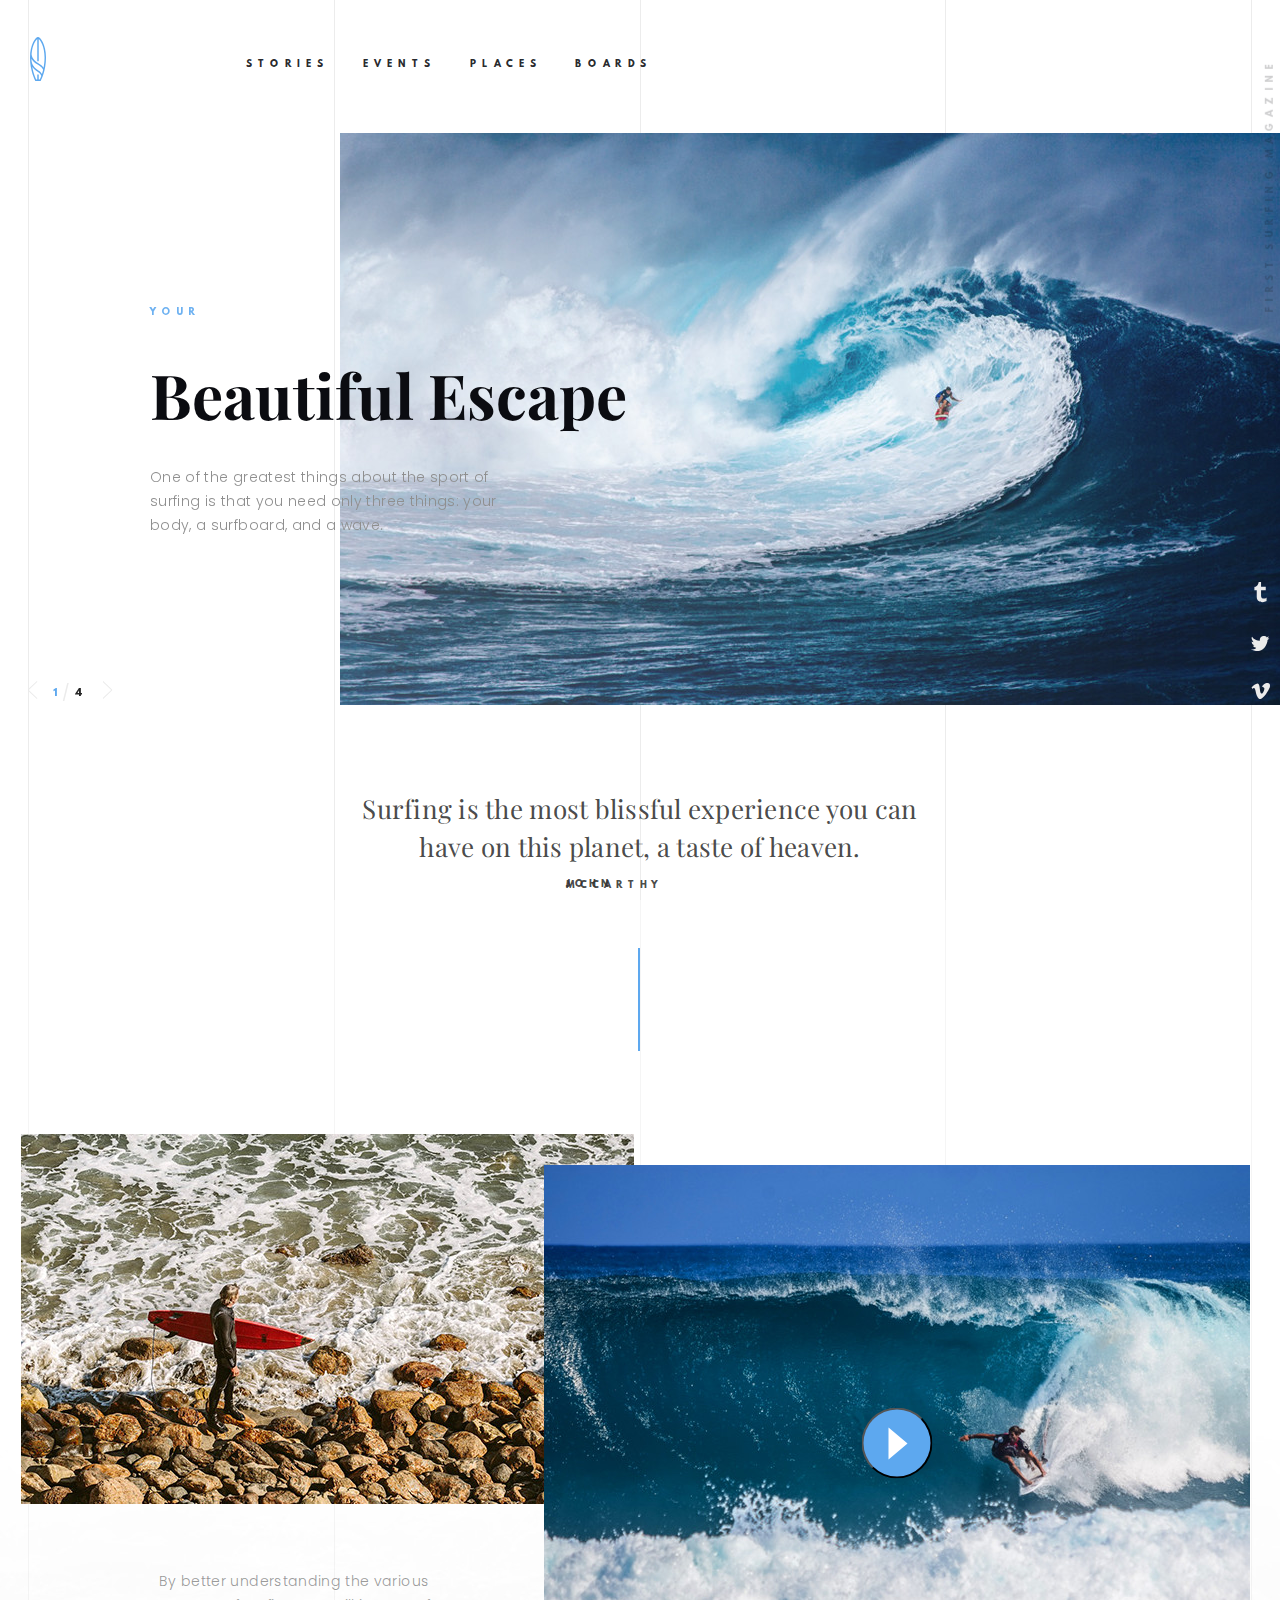
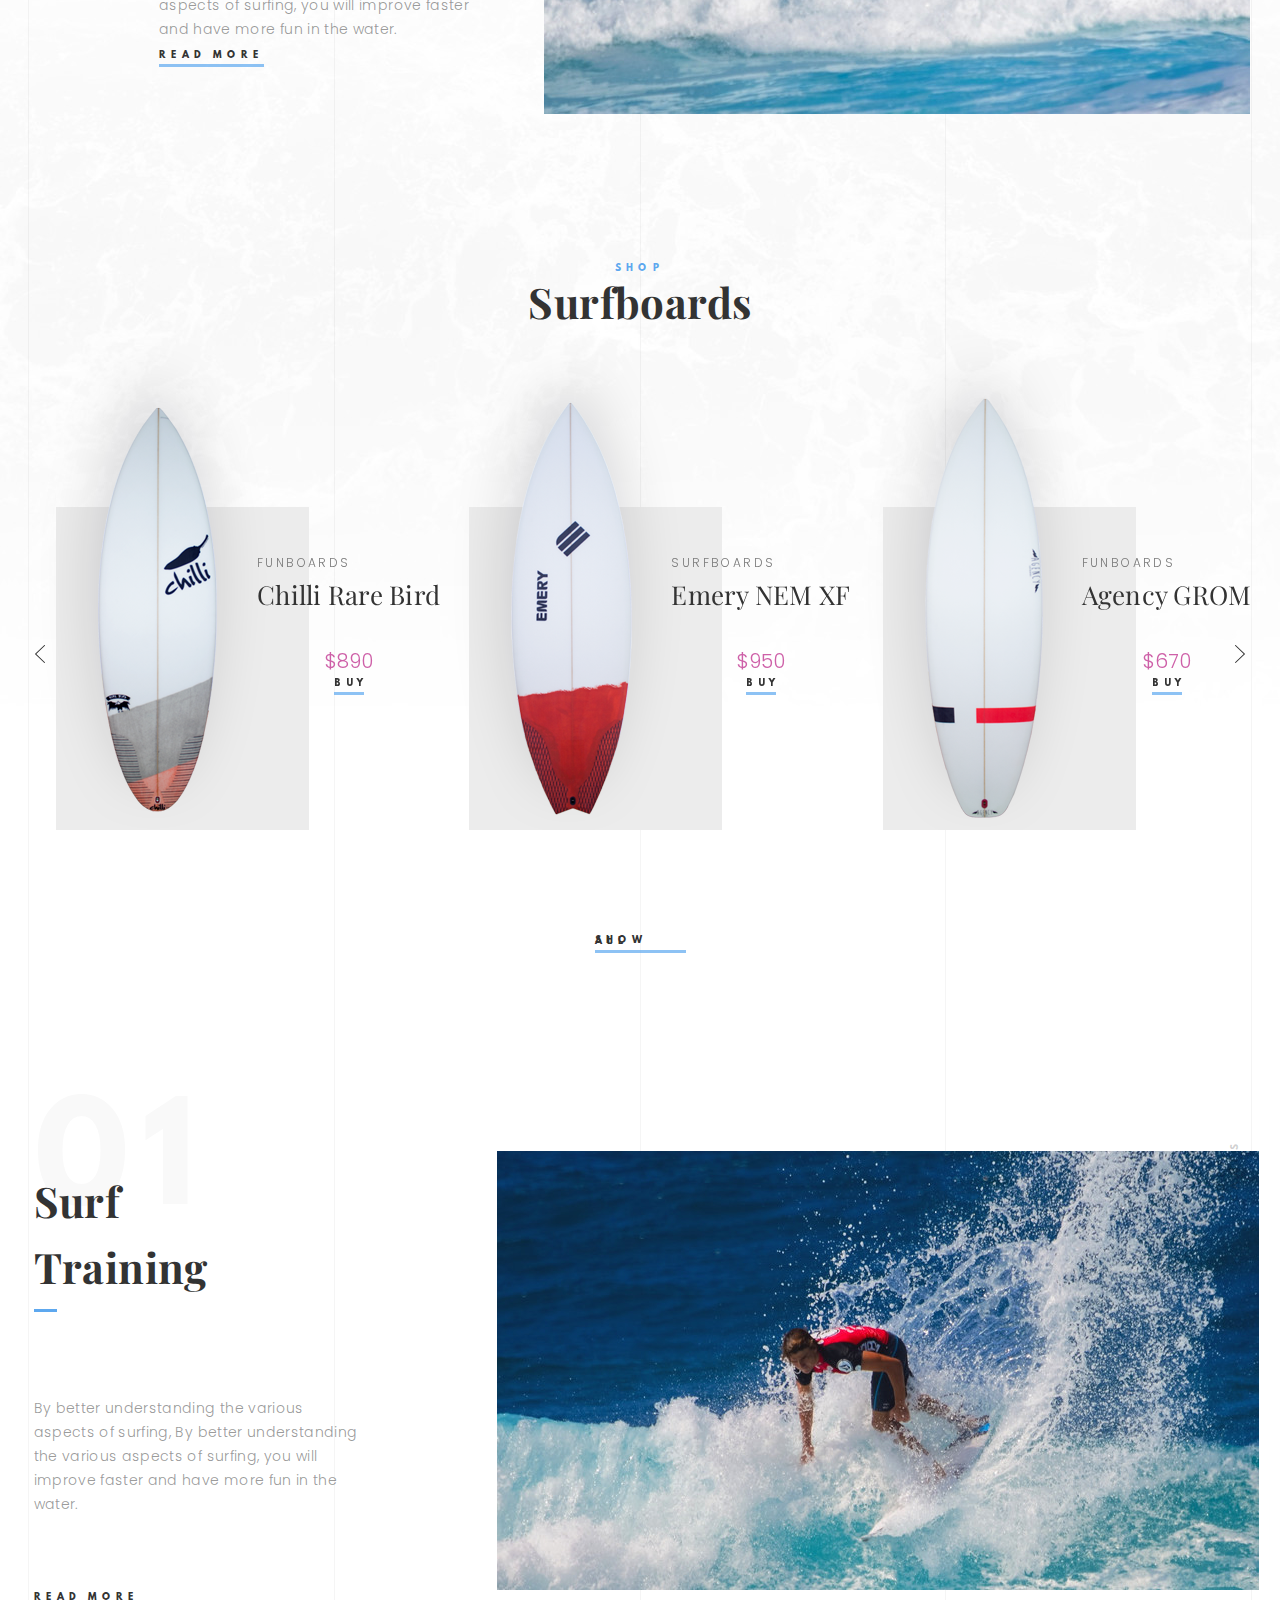
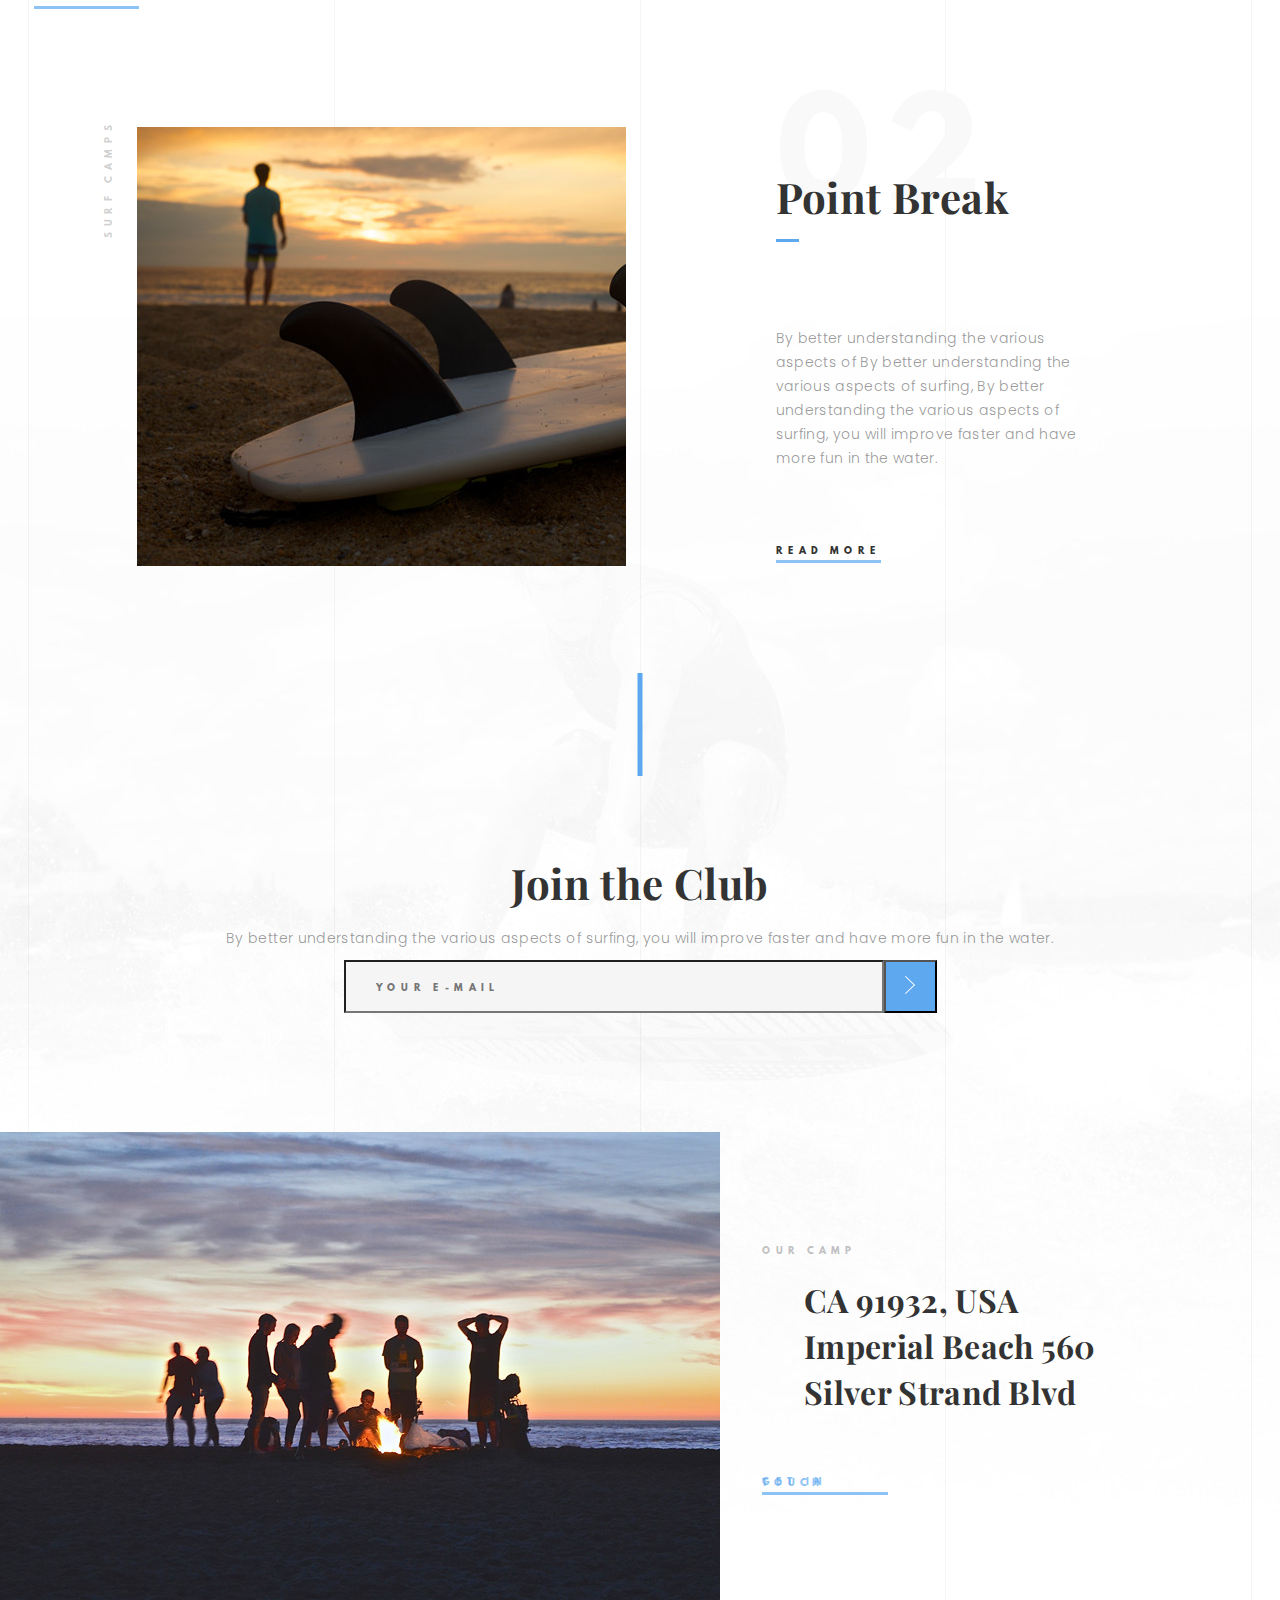
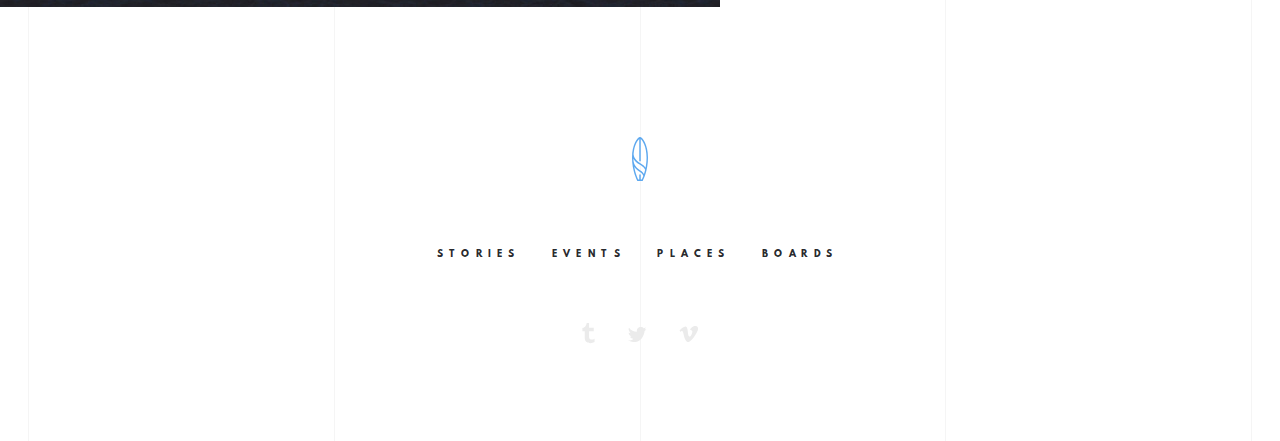
==== index.html @ d9342a64 "Initial commit" ====
<!DOCTYPE html>
<html lang="ru">
<head>
	<meta charset="UTF-8">
	<meta http-equiv="X-UA-Compatible" content="IE=edge" />
	<meta name="viewport" content="width=device-width, initial-scale=1.0" />
	<!-- The above 3 meta tags *must* come first in the head; any other head content must come *after* these tags -->

	<!-- Titles -->
	<title>Document</title>
	<meta name="keywords" content="">
    <meta name="description" content="">

    <!-- Bootstrap CSS -->
	<link rel="stylesheet" href="libs/bootstrap/css/bootstrap-grid.min.css">
	<!-- Syles -->
	<link rel="stylesheet" href="css/style.css">
	<!-- Fonts -->
	<link href="https://fonts.googleapis.com/css?family=Fira+Sans|Playfair+Display:400,700|Poppins:300&display=swap" rel="stylesheet">
	<!-- Owl Carousel 2 -->
	<link rel="stylesheet" href="libs/owlcarousel2/assets/owl.carousel.min.css">
	<link rel="stylesheet" href="libs/owlcarousel2/assets/owl.theme.default.min.css">


	<!-- FavIcon -->
	<!-- <link rel="icon" href="img/favicon.png"  type="image/x-icon" /> -->

    <!-- HTML5 shim and Respond.js for IE8 support of HTML5 elements and media queries -->
    <!-- WARNING: Respond.js doesn't work if you view the page via file:// -->
    <!--[if lt IE 9]>
      <script src="https://oss.maxcdn.com/html5shiv/3.7.2/html5shiv.min.js"></script>
      <script src="https://oss.maxcdn.com/respond/1.4.2/respond.min.js"></script>
    <![endif]-->

</head>
<body>

	<!--[if lt IE 8]>
	    <p class="browserupgrade">Вы используете <strong>устаревшую</strong> версию браузера. Пожалуйста <a href="http://browsehappy.com/">обновите свой браузер</a>.</p>
	<![endif]-->

	<!-- Здесь пишем код -->

	<header class="header-wrapper relative">
		<nav>
			<a href="#" class="nav-logo"><img src="img/logo/logo.svg" alt="Logo"></a>
			<div class="nav-menu">
				<ul>
					<li><a href="#">Stories</a></li>
					<li><a href="#">Events</a></li>
					<li><a href="#">Places</a></li>
					<li><a href="#">Boards</a></li>
				</ul>
			</div>
		</nav>

		<div class="slider-description">
			<span>First Surfing Magazine</span>
		</div>
	</header>

	<section class="header-slider">
		<div class="headerSlider owl-carousel">
			<div class="slider-container">
	<div class="slider-title">
		<span>Your</span>
		<h1>Beautiful Escape</h1>
		<p>One of the greatest things about the sport of surfing is that you need only three things: your body, 
	a surfboard, and a wave.</p>
	</div>
	
	<div class="slider-picture">
		<img src="img/img/img-header.jpg" alt="Slider 1">
	</div>
</div>
			<div class="slider-container">
	<div class="slider-title">
		<span>Your</span>
		<h1>Beautiful Escape</h1>
		<p>One of the greatest things about the sport of surfing is that you need only three things: your body, 
	a surfboard, and a wave.</p>
	</div>
	
	<div class="slider-picture">
		<img src="img/img/img-header.jpg" alt="Slider 1">
	</div>
</div>
			<div class="slider-container">
	<div class="slider-title">
		<span>Your</span>
		<h1>Beautiful Escape</h1>
		<p>One of the greatest things about the sport of surfing is that you need only three things: your body, 
	a surfboard, and a wave.</p>
	</div>
	
	<div class="slider-picture">
		<img src="img/img/img-header.jpg" alt="Slider 1">
	</div>
</div>
			<div class="slider-container">
	<div class="slider-title">
		<span>Your</span>
		<h1>Beautiful Escape</h1>
		<p>One of the greatest things about the sport of surfing is that you need only three things: your body, 
	a surfboard, and a wave.</p>
	</div>
	
	<div class="slider-picture">
		<img src="img/img/img-header.jpg" alt="Slider 1">
	</div>
</div>
		</div>
	</section>

	<div class="container relative">
		<div class="slider-nav">
				<a id="headerSliderPrevBtn" class="left-arrow" href="#">
					<img src="img/controls/header-slider-left.svg" alt="Left">
				</a>
				<div class="current-num">-</div>
				<span>/</span>
				<div class="total-num">-</div>
				<a id="headerSliderNextBtn" class="right-arrow" href="#">
					<img src="img/controls/header-slider-right.svg" alt="">
				</a>
			</div>

			<div class="slider-social">
				<a href="#">
					<img src="img/socials/social-tumblr.svg" alt="Tumblr">
				</a>
				<a href="#">
					<img src="img/socials/social-twitter.svg" alt="Twitter">
				</a>
				<a href="#">
					<img src="img/socials/social-vimeo.svg" alt="Vimeo">
				</a>
			</div>
	</div>

	<section class="quote">
		<p class="quote-text">Surfing is the most blissful experience you can have 
		on this planet, a taste of heaven.</p>
		<p class="quote-author">John McCarthy</p>
	</section>

	<section class="video">
		<div class="video-label">
			<img src="img/img/img-2.jpg" alt="Surf video #1">
			<div class="video-description">
				<p>By better understanding the various aspects of surfing, you will improve faster and have more fun in the water.</p>
				<div class="btn--transparent">Read More</div>
			</div>

		</div>
		<div class="video-preview">
			<img src="img/img/img-3.jpg" alt="Video player">
			<button type="button" class="play-btn"></button>
		</div>
	</section>

	<section class="shop">
		<h3>Shop</h3>
		<h2>Surfboards</h2>
		<div class="surf-wrapper">
			<div class="surfSlider owl-carousel">
				<div class="surf">
	<img src="img/boards/board-1.png" alt="board 1">
	<div class="surf-desc">	
		<span class="surf-type">
			Funboards
		</span>
		<p class="surf-name">
			Chilli Rare Bird
		</p>
		<span class="price">
			$890
		</span>
		<div class=" btn--transparent btn-buy">Buy</div>
	</div>
</div>
				<div class="surf">
	<img src="img/boards/board-2.png" alt="board 2">
	<div class="surf-desc">		
		<span class="surf-type">
			Surfboards
		</span>
		<p class="surf-name">
			Emery NEM XF
		</p>
		<span class="price">
			$950
		</span>
		<div class=" btn--transparent btn-buy">Buy</div>
	</div>
</div>
				<div class="surf">
	<img src="img/boards/board-3.png" alt="board 3">
	<div class="surf-desc">	
		<span class="surf-type">
			Funboards
		</span>
		<p class="surf-name">
			Agency GROM
		</p>
		<span class="price">
			$670
		</span>
		<div class=" btn--transparent btn-buy">Buy</div>
	</div>
</div>
			</div>

		</div>

		<div class="container-controls">
			<div id="surfPrevBtn" class="left-arrow control--arrows">
				<img src="img/controls/boards-left.svg" alt="Prev">
			</div>

			<div id="surfNextBtn" class="right-arrow control--arrows">
				<img src="img/controls/boards-right.svg" alt="Next">
			</div>
		</div>

		<div class="btn--transparent btn--show">Show all</div>
	</section>

	<section class="blogs">
		<article class="item">
			<div class="text">
				<h2>Surf Training</h2>
				<p>By better understanding the various aspects of surfing, By better understanding the various aspects of surfing, you will improve faster and have more fun in the water.</p>
				<div class="btn--transparent">Read More</div>
			</div>
			<img src="img/img/img-4.jpg" alt="">
			<span class="aside__title clearfix">Surf Camps</span>
		</article>
		<article class="item">
			<div class="text">
				<h2>Point Break</h2>
				<p>By better understanding the various aspects of By better understanding the various aspects of surfing, By better understanding the various aspects of surfing, you will improve faster and have more fun in the water.</p>
				<div class="btn--transparent">Read More</div>
			</div>
			<img src="img/img/img-5.jpg" alt="">
			<span class="aside__title clearfix">Surf Camps</span>
		</article>
	</section>

	<section class="club">
		<h3 class="club__title">Join the Club</h3>
		<p class="club__subscription">By better understanding the various aspects of surfing, you will improve faster 
		and have more fun in the water.</p>
		<form class="email__subscription" action="mailto:fa92@live.ru" target='_self'>
			<input type="email" id='email' placeholder="your e-mail"></input>
			<button class="clearfix" type="submit" form="email">
				<img src="img/controls/subscribe-arrow.svg" alt="Submit">
			</button>
		</form>
		<article class="news">
			<img src="img/img/img-6.jpg" alt="" class="news__picture">
			<div class="news--aside">
				<span>Our Camp</span>
				<h2 class="news__title">CA 91932, USA
			Imperial Beach
			560 Silver Strand Blvd
				</h2>
				<div class="btn--transparent news--btn">
					<a href="#">Get in Touch</a>
				</div>
			</div>
		</article>
	</section>

	<footer>
		<nav>
			<a href="#" class="nav-logo nav--footer"><img src="img/logo/logo.svg" alt="Logo"></a>
			<div class="nav-menu menu--footer">
				<ul>
					<li><a href="#">Stories</a></li>
					<li><a href="#">Events</a></li>
					<li><a href="#">Places</a></li>
					<li><a href="#">Boards</a></li>
				</ul>
			</div>
		</nav>

		<div class="slider-social footer--social">
			<a href="#">
				<img src="img/socials/social-tumblr.svg" alt="Tumblr">
			</a>
			<a href="#">
				<img src="img/socials/social-twitter.svg" alt="Twitter">
			</a>
			<a href="#">
				<img src="img/socials/social-vimeo.svg" alt="Vimeo">
			</a>
		</div>
	</footer>

	<!-- Библиотека jQuery - необходима для Bootstrap плагинов -->
	<script src="libs/jquery/jquery-1.11.2.min.js"></script>

	<script src='libs/owlcarousel2/owl.carousel.min.js'></script>
	
	<!-- Bootstrap JS скрипты -->
	<script src="libs/bootstrap/js/bootstrap.min.js"></script>
	
	<!-- Собственные JS скрипты -->
	<script src="js/headerSlider.js"></script>
	<script src="js/surfSlider.js"></script>

</body>
</html>
---- css/style.css ----
.header-wrapper {
  margin: 0 auto;
  margin-bottom: 35px;
}
nav {
  display: flex;
  flex-direction: column;
  align-items: center;
  padding-top: 35px;
  margin-bottom: 20px;
}
.nav-menu {
  width: 100%;
  padding: 10px 5px;
}
.nav-logo {
  margin-right: 0;
}
ul {
  text-decoration: none;
  display: flex;
  flex-direction: row;
  justify-content: space-between;
  padding: 0;
}
li {
  margin-right: 20px;
  list-style: none;
}
li:last-child {
  margin-right: 0;
}
li a {
  color: rgba(11, 12, 17, 0.9);
  font-family: 'League Spartan', sans-serif;
  font-size: 9px;
  font-weight: 700;
  line-height: 1;
  text-transform: uppercase;
  letter-spacing: 5.58px;
  transition: 0.2s ease-in;
}
li a:hover,
li afocus {
  color: #858cb0;
  text-decoration: none;
}
@media (min-width: 410px) {
  .nav-menu {
    width: 406px;
    padding: 0;
  }
}
@media (min-width: 768px) {
  .header-wrapper {
    margin-bottom: 35px;
  }
  nav {
    flex-direction: row;
    margin-bottom: 44px;
  }
  .nav-logo {
    margin-right: 200px;
    margin-left: 30px;
  }
}
@media (min-width: 1220px) {
  .header-wrapper {
    max-width: 1220px;
  }
  .nav-logo {
    margin-left: 0;
  }
}
.slider-container {
  display: flex;
  flex-direction: column-reverse;
  justify-content: center;
  align-items: center;
}
.container {
  background-color: #fd8f73;
  max-width: 1220px;
}
.relative {
  position: relative;
}
.header-slider {
  overflow: hidden;
}
.owl-carousel .owl-dots {
  visibility: hidden;
}
.slider-title {
  padding: 10px 5px;
  z-index: 1;
}
.slider-title span {
  display: block;
  color: rgba(93, 168, 239, 0.9);
  font-family: 'League Spartan', sans-serif;
  font-size: 9px;
  font-weight: 700;
  line-height: 1;
  text-transform: uppercase;
  letter-spacing: 5.4px;
  text-align: center;
}
.slider-title h1 {
  color: #0b0c11;
  font-family: 'Playfair Display', serif;
  font-size: 32px;
  font-weight: 700;
  line-height: 64px;
  text-align: center;
}
.slider-title p {
  color: #8f8f8f;
  font-size: 14px;
  font-weight: 300;
  line-height: 24px;
  letter-spacing: 0.35px;
}
.slider-picture {
  position: relative;
  z-index: -5;
}
.slider-picture img {
  width: 100%;
  height: auto;
  max-width: 1016px;
}
.slider-nav {
  position: absolute;
  bottom: -30px;
  left: 50%;
  display: flex;
  flex-direction: row;
  width: 85px;
  justify-content: space-between;
  align-items: center;
  transform: translateX(-50%);
  z-index: 10;
}
.slider-nav span {
  color: #ebebeb;
  letter-spacing: 4px;
  text-transform: uppercase;
}
.left-arrow {
  margin-right: 15px;
}
.left-arrow img:hover,
.left-arrow img:focus {
  cursor: pointer;
}
.right-arrow {
  margin-left: 15px;
}
.right-arrow img:hover,
.right-arrow img:focus {
  cursor: pointer;
}
.current-num {
  font-family: 'League Spartan', sans-serif;
  font-size: 10px;
  font-weight: 700;
  line-height: 1px;
  color: #5da8ef;
  letter-spacing: 4px;
}
.total-num {
  font-family: 'League Spartan', sans-serif;
  font-size: 10px;
  font-weight: 700;
  line-height: 1px;
  letter-spacing: 4px;
  color: #262626;
}
.slider-description {
  position: absolute;
  top: 205px;
  z-index: 10;
  right: 5px;
  transform-origin: top right;
  color: rgba(242, 253, 242, 0.6);
  font-family: 'League Spartan', sans-serif;
  font-size: 9px;
  font-weight: 700;
  line-height: 1px;
  text-transform: uppercase;
  letter-spacing: 5.4px;
}
.slider-social {
  position: absolute;
  bottom: 240px;
  right: 5px;
  display: flex;
  flex-direction: column;
  justify-content: space-between;
  align-items: center;
  height: 80px;
  z-index: 10;
}
@media (min-width: 400px) {
  .slider-description {
    top: 190px;
  }
}
@media (min-width: 500px) {
  .slider-social {
    bottom: 210px;
  }
}
@media (min-width: 768px) {
  .slider-title h1 {
    width: 480px;
    height: 60px;
    font-size: 62px;
    text-align: left;
  }
  .slider-title p {
    width: 389px;
    height: 61px;
  }
  .slider-description {
    transform: rotate(-90deg);
    color: rgba(238, 253, 255, 0.6);
    top: 140px;
    right: 10px;
  }
  .slider-social {
    height: 123px;
    bottom: 280px;
  }
}
@media (min-width: 1050px) {
  .slider-description {
    color: rgba(11, 12, 17, 0.2);
    top: 58px;
  }
}
@media (min-width: 1280px) {
  .header-wrapper {
    max-width: 1220px;
  }
  .slider-container {
    display: flex;
    flex-direction: row;
    justify-content: space-around;
    align-items: center;
  }
  .slider-title {
    transform: translateX(145px);
  }
  .slider-title span {
    display: inline-block;
    margin: 0;
  }
  .slider-picture {
    transform: translateX(-150px);
  }
  .slider-picture img {
    width: auto;
  }
  .slider-nav {
    bottom: 0;
    left: 40px;
  }
  .slider-description {
    right: -20px;
  }
  .slider-social {
    bottom: 0;
    right: -20px;
  }
}
@media (min-width: 1400px) {
  .slider-description {
    right: -40px;
  }
  .slider-social {
    bottom: 0;
    right: -40px;
  }
}
.quote {
  padding-top: 85px;
  padding-left: 15px;
  padding-right: 15px;
}
.quote:after {
  content: '';
  display: block;
  width: 2px;
  height: 60px;
  background-color: #5da8ef;
  margin: 0 auto;
  transform: translate(-50%, 56px);
  margin-bottom: 127px;
}
.quote-text {
  width: auto;
  height: 64px;
  color: rgba(51, 51, 51, 0.9);
  font-family: 'Playfair Display', serif;
  font-size: 18px;
  font-weight: 400;
  line-height: 38px;
  letter-spacing: 0.26px;
  margin: 0 auto;
  text-align: center;
}
.quote-author {
  width: 148px;
  height: 8px;
  color: rgba(51, 51, 51, 0.9);
  font-family: 'League Spartan', sans-serif;
  font-size: 9px;
  font-weight: 700;
  line-height: 1px;
  text-transform: uppercase;
  letter-spacing: 5px;
  margin: 90px auto 0;
}
@media (min-width: 768px) {
  .quote:after {
    height: 103px;
    margin-bottom: 127px;
  }
  .quote-text {
    font-size: 26px;
    width: 610px;
  }
  .quote-author {
    margin-top: 30px;
  }
}
.video {
  display: flex;
  flex-direction: column;
  align-items: center;
  justify-content: center;
  margin-bottom: 95px;
}
.video-label {
  margin-bottom: 60px;
}
.video-label img {
  width: 100%;
}
.video-label .btn--transparent {
  width: 105px;
  height: 20px;
}
.video-description {
  width: 336px;
  height: 60px;
  color: rgba(97, 97, 97, 0.65);
  font-family: 'Poppins', sans-serif;
  font-size: 14px;
  font-weight: 300;
  line-height: 24px;
  letter-spacing: 0.35px;
  margin: 20px auto 25px;
  position: relative;
}
.absolute {
  position: absolute;
  bottom: -50px;
  left: -10px;
}
.video-preview {
  position: relative;
}
.video-preview img {
  width: 100%;
}
.play-btn {
  width: 71px;
  height: 71px;
  background-color: #5da8ef;
  border-radius: 50%;
  position: absolute;
  top: 50%;
  left: 50%;
  transform: translate(-50%, -50%);
  transition: 0.2s ease-in;
}
.play-btn:hover,
.play-btn:focus {
  background-color: #1576d1;
}
.play-btn:after {
  content: '';
  display: block;
  border: 16px solid #fff;
  border-right-width: 0;
  border-left-width: 19px;
  border-top-color: transparent;
  border-bottom-color: transparent;
  margin: 0 19px;
}
@media (min-width: 1250px) {
  .video {
    flex-direction: row;
    align-items: flex-end;
  }
  .video-label {
    z-index: -1;
    transform: translateX(40px);
    margin-bottom: 0;
  }
  .video-label img {
    width: auto;
  }
  .video-description {
    margin: 58px auto 49px;
  }
  .video-preview {
    transform: translate(-50px, 43px);
    position: relative;
  }
  .video-preview img {
    width: auto;
  }
}
.shop {
  padding-top: 35px;
  position: relative;
}
.shop:before {
  position: absolute;
  content: '';
  width: 100%;
  height: 984px;
  top: -395px;
  left: 0;
  z-index: -10;
  background: url('../../img/bg/bg-lines.png') repeat-y, url('../../img/bg/bg-water.jpg') no-repeat;
  background-position: center, center;
  background-size: auto, cover;
}
.shop h3 {
  color: #5da8ef;
  font-family: 'League Spartan', sans-serif;
  font-size: 9px;
  font-weight: 700;
  line-height: 1px;
  text-transform: uppercase;
  letter-spacing: 5.4px;
  margin: 0 auto;
  text-align: center;
}
.shop h2 {
  color: #333333;
  font-family: 'Playfair Display', serif;
  font-size: 42px;
  font-weight: 700;
  line-height: 1px;
  letter-spacing: 0.42px;
  margin: 0 auto;
  line-height: 66px;
  text-align: center;
}
.shop button {
  text-align: center;
  margin: 81px 50% 170px;
  transform: translateX(-50%);
}
.container-controls {
  position: relative;
}
.container-controls .left-arrow {
  left: 20px;
}
.container-controls .right-arrow {
  right: 20px;
}
.control--arrows {
  position: absolute;
  width: 40px;
  height: 45px;
  padding-top: 10px;
  text-align: center;
  z-index: 10;
  bottom: 60px;
  cursor: pointer;
}
@media (min-width: 500px) {
  .control--arrows {
    bottom: 100px;
  }
}
@media (min-width: 700px) {
  .control--arrows {
    bottom: 140px;
  }
}
.surfSlider {
  display: flex;
  flex-direction: column;
  justify-content: space-around;
  align-items: center;
  padding-left: 50px;
}
@media (min-width: 500px) {
  .surfSlider {
    padding-left: 80px;
  }
}
@media (min-width: 700px) {
  .surfSlider {
    padding-left: 100px;
  }
}
@media (min-width: 1000px) {
  .surfSlider {
    padding-left: 120px;
  }
}
@media (min-width: 1100px) {
  .surfSlider {
    padding-left: 140px;
  }
}
.surf {
  max-width: 435px;
  display: flex;
  align-items: center;
  position: relative;
  margin: 0 auto;
}
.surf:after {
  content: '';
  position: absolute;
  bottom: 0;
  left: 0;
  z-index: -1;
  display: block;
  width: 253px;
  height: 323px;
  margin-left: 15px;
  background-color: #ececec;
}
.surf-desc {
  padding-top: 85px;
  transform: translateX(-10px);
  display: flex;
  flex-direction: column;
  align-items: flex-start;
  justify-content: center;
}
.surf-type {
  color: #7a7a7a;
  font-family: 'Poppins', sans-serif;
  font-size: 12px;
  font-weight: 300;
  text-transform: uppercase;
  letter-spacing: 2.4px;
}
.surf-name {
  color: #333333;
  font-family: 'Playfair Display', serif;
  font-size: 26px;
  font-weight: 400;
  line-height: 28px;
  letter-spacing: 0.26px;
  margin-top: 9px;
  margin-bottom: 0;
}
.price {
  display: block;
  color: #ce60a8;
  font-family: 'Poppins', sans-serif;
  font-size: 20px;
  font-weight: 300;
  align-self: center;
  padding-top: 38px;
  padding-bottom: 8px;
}
.btn-buy {
  color: #333333;
  width: 30px;
  font-family: 'League Spartan', sans-serif;
  font-size: 9px;
  font-weight: 700;
  line-height: 1px;
  text-transform: uppercase;
  letter-spacing: 5.4px;
  margin: 0 auto;
  text-align: center;
}
.btn--show {
  width: 91px;
  margin: 40px auto 140px;
}
@media (min-width: 1200px) {
  .shop {
    padding-top: 95px;
  }
  .surfSlider {
    flex-direction: row;
    max-width: 1360px;
    margin: 0 auto;
    padding-left: 40px;
  }
  .surfSlider .left-arrow {
    visibility: visible;
    padding-left: 10px;
  }
  .surfSlider .right-arrow {
    visibility: visible;
    position: absolute;
    padding-right: 10px;
  }
  .control--arrows {
    bottom: 150px;
  }
  .surf {
    width: 435px;
    height: 495px;
  }
  .surf::first-child {
    margin-left: 20px;
  }
  .btn--show {
    margin: 110px auto 180px;
  }
}
.item {
  display: flex;
  flex-direction: column;
  justify-content: center;
  align-items: center;
  margin-bottom: 118px;
}
.item img {
  width: 100%;
}
.item:nth-child(2n) {
  margin-bottom: 0;
}
.item:nth-child(2n) .text {
  margin-right: 75px;
  margin-left: 75px;
}
.item:nth-child(2n) .text h2:before {
  content: '02';
  color: #f9f9f9;
  font-family: 'League Spartan', sans-serif;
  font-size: 130px;
  font-weight: 700;
  line-height: 1px;
  letter-spacing: 13px;
  position: absolute;
  top: 0;
  left: 0;
  z-index: -1;
}
.item:nth-child(2n) .aside__title {
  flex: right;
  transform: translate(20px, -20px);
}
.item .btn--transparent {
  margin-bottom: 45px;
}
.text {
  padding-right: 75px;
  padding-left: 75px;
  display: flex;
  flex-direction: column;
  justify-content: center;
  align-items: flex-start;
}
.text h2 {
  width: 270px;
  color: #333333;
  font-family: 'Playfair Display', serif;
  font-size: 42px;
  font-weight: 700;
  line-height: 66px;
  letter-spacing: 0.42px;
  padding-bottom: 47px;
  position: relative;
}
.text h2::before {
  content: '01';
  color: #f9f9f9;
  font-family: 'League Spartan', sans-serif;
  font-size: 130px;
  font-weight: 700;
  line-height: 1px;
  letter-spacing: 13px;
  position: absolute;
  top: 0;
  left: 0;
  z-index: -1;
}
.text h2::after {
  content: '';
  display: block;
  width: 23px;
  height: 3px;
  background-color: #5da8ef;
  position: absolute;
  bottom: 35px;
  left: 0;
}
.text p {
  width: 336px;
  color: rgba(97, 97, 97, 0.65);
  font-family: 'Poppins', sans-serif;
  font-size: 14px;
  font-weight: 300;
  line-height: 24px;
  letter-spacing: 0.35px;
  padding-bottom: 67px;
}
.text button {
  transform: translateX(-10px);
}
.aside__title {
  float: left;
  align-self: flex-start;
  transform-origin: bottom right;
  transform: translate(20px, -20px);
  color: rgba(242, 253, 242, 0.6);
  font-family: 'League Spartan', sans-serif;
  font-size: 9px;
  font-weight: 700;
  text-transform: uppercase;
  letter-spacing: 5.4px;
}
@media (min-width: 1200px) {
  .item {
    flex-direction: row;
  }
  .item .text {
    margin-right: 52px;
    margin-left: 0px;
  }
  .item:nth-child(2n) {
    flex-direction: row-reverse;
  }
  .item:nth-child(2n) .aside__title {
    transform: rotate(-90deg) translate(20px, -20px);
  }
  .item img {
    width: auto;
  }
  .item .btn--transparent {
    margin-bottom: 0;
  }
  .aside__title {
    transform: rotate(-90deg) translate(20px, -80px);
    color: rgba(11, 12, 17, 0.2);
  }
}
.club {
  padding-top: 275px;
  position: relative;
}
.club:before {
  position: absolute;
  content: '';
  top: -320px;
  width: 100%;
  height: 1337px;
  left: 0;
  z-index: -10;
  background: url('../../img/bg/bg-lines.png') repeat-y, url('../../img/bg/bg-surfer.jpg') no-repeat;
  background-size: auto, cover;
  background-position: center, center;
}
.club__title {
  color: #333333;
  font-family: 'Playfair Display', serif;
  font-size: 42px;
  font-weight: 700;
  line-height: 1px;
  letter-spacing: 0.42px;
  text-align: center;
  position: relative;
}
.club__title:before {
  content: '';
  position: absolute;
  top: -210px;
  left: 50%;
  transform: translateX(-50%);
  width: 5px;
  height: 103px;
  background-color: #5da8ef;
}
.club__subscription {
  display: block;
  color: rgba(97, 97, 97, 0.65);
  font-family: 'Poppins', sans-serif;
  font-size: 14px;
  font-weight: 300;
  line-height: 24px;
  letter-spacing: 0.35px;
  margin: 25px auto 37px;
  text-align: center;
}
.email__subscription {
  padding-bottom: 145px;
  display: flex;
  align-items: center;
  margin: 0 auto;
}
.email__subscription input {
  width: 100%;
  max-height: 540px;
  height: 53px;
  background-color: #f5f5f5;
  color: rgba(51, 51, 51, 0.9);
  font-family: 'League Spartan', sans-serif;
  font-size: 9px;
  font-weight: 700;
  line-height: 12px;
  text-transform: uppercase;
  letter-spacing: 5.4px;
  padding: 24px 0 21px 30px;
}
.email__subscription button {
  width: 53px;
  height: 53px;
  background-color: #5da8ef;
  transition: 0.2s ease-in;
}
.email__subscription button:focus,
.email__subscription button:hover {
  background-color: #8bc1f4;
  outline: none;
}
.news {
  display: flex;
  flex-direction: column;
  justify-content: center;
  align-items: center;
}
.news img {
  width: 100%;
  max-width: 720px;
  height: auto;
}
.news--aside span {
  display: block;
  transform: translateY(-15px);
  color: rgba(242, 253, 242, 0.6);
  font-family: 'League Spartan', sans-serif;
  font-size: 9px;
  font-weight: 700;
  line-height: 1px;
  text-transform: uppercase;
  letter-spacing: 5px;
}
.news__title {
  display: block;
  padding: 30px 5px 30px;
  margin: 0 auto;
  text-align: center;
  color: #333333;
  font-family: 'Playfair Display', serif;
  font-size: 22px;
  font-weight: 700;
  line-height: 46px;
  letter-spacing: 0.32px;
}
.news--btn {
  margin: 0 auto;
  display: block;
  width: 126px;
  height: auto;
  padding-bottom: 8px;
  font-family: 'League Spartan', sans-serif;
  font-size: 9px;
  font-weight: 700;
  line-height: 20px;
  text-transform: uppercase;
  letter-spacing: 5.4px;
}
.news--btn a {
  color: rgba(93, 168, 239, 0.7);
}
.news--btn a:hover,
.news--btn a:focus {
  text-decoration: none;
}
@media (min-width: 600px) {
  .email__subscription {
    width: 593px;
    height: 53px;
  }
  .email__subscription input {
    width: 540px;
  }
}
@media (min-width: 1200px) {
  .club-description {
    wdith: 557px;
    height: 36px;
  }
  .news {
    flex-direction: row;
    justify-content: flex-start;
  }
  .news img {
    width: auto;
  }
  .news--aside {
    margin-left: 42px;
  }
  .news--aside span {
    transform: translateY(15px);
    color: rgba(11, 12, 17, 0.27);
  }
  .news__title {
    padding: 40px 42px 67px;
    width: 400px;
    font-size: 32px;
    text-align: left;
  }
  .news--btn {
    margin: 0;
  }
}
footer nav {
  display: flex;
  flex-direction: column;
  align-items: center;
}
.nav--footer {
  margin: 45px auto 38px;
}
.menu--footer {
  width: 100%;
}
.menu--footer ul {
  padding: 0 5px;
}
.footer--social {
  position: static;
  margin: 0 auto;
  padding-bottom: 20px;
  flex-direction: row;
  width: 116px;
  height: auto;
}
@media (min-width: 410px) {
  .nav--footer {
    margin: 95px auto 38px;
  }
  .footer--social {
    padding-bottom: 90px;
  }
  .menu--footer {
    width: 406px;
  }
  .menu--footer ul {
    padding-left: 0;
  }
}
@font-face {
  font-family: 'League Spartan';
  src: url('../fonts/leaguespartan-bold.eot');
  src: url('../fonts/leaguespartan-bold.eot?#iefix') format('embedded-opentype'), url('../fonts/leaguespartan-bold.woff2') format('woff2'), url('../fonts/leaguespartan-bold.woff') format('woff'), url('../fonts/leaguespartan-bold.ttf') format('truetype'), url('../fonts/leaguespartan-bold.svg#league_spartanbold') format('svg');
  font-weight: bold;
  font-style: normal;
}
html,
body {
  height: 100%;
  margin: 0;
  padding: 0;
  font-size: 16px;
  line-height: 1.4;
  font-family: 'Poppins', sans-serif;
  background: url('../img/bg/bg-lines.png') repeat-y;
  background-size: initial;
  background-position: center;
}
.btn--transparent {
  color: #333333;
  font-family: 'League Spartan', sans-serif;
  font-size: 9px;
  font-weight: 700;
  line-height: 1px;
  text-transform: uppercase;
  letter-spacing: 5px;
  background-color: transparent;
  box-shadow: none;
  transition: 0.2s ease-in;
  cursor: pointer;
}
.btn--transparent:after {
  content: '';
  display: block;
  height: 3px;
  background-color: #5da8ef;
  opacity: 0.7;
  margin-top: 8px;
}
.btn--transparent:focus,
.btn--transparent:hover {
  color: #000000;
}
a {
  text-decoration: none;
}
/*==========  Mobile First Method — Bootstrap Grid ==========*/
/* Extra small devices (phones, less than 768px) */
/* No media query since this is the default in Bootstrap */
/* Small devices (tablets, 768px and up) */
/* Medium devices (desktops, 992px and up) */
/* Large devices (large desktops, 1200px and up) */
/*==========  Desktop First Method  ==========*/
/* Large Devices, Wide Screens - adaptive styles bofore 1200px */
/* Medium Devices, Desktops - adaptive styles bofore 992px */
/* Small Devices, Tablets - adaptive styles bofore 768px */
/* Extra Small Devices, Phones - adaptive styles bofore 480px */
/* Custom, iPhone Retina - adaptive styles bofore 320px */
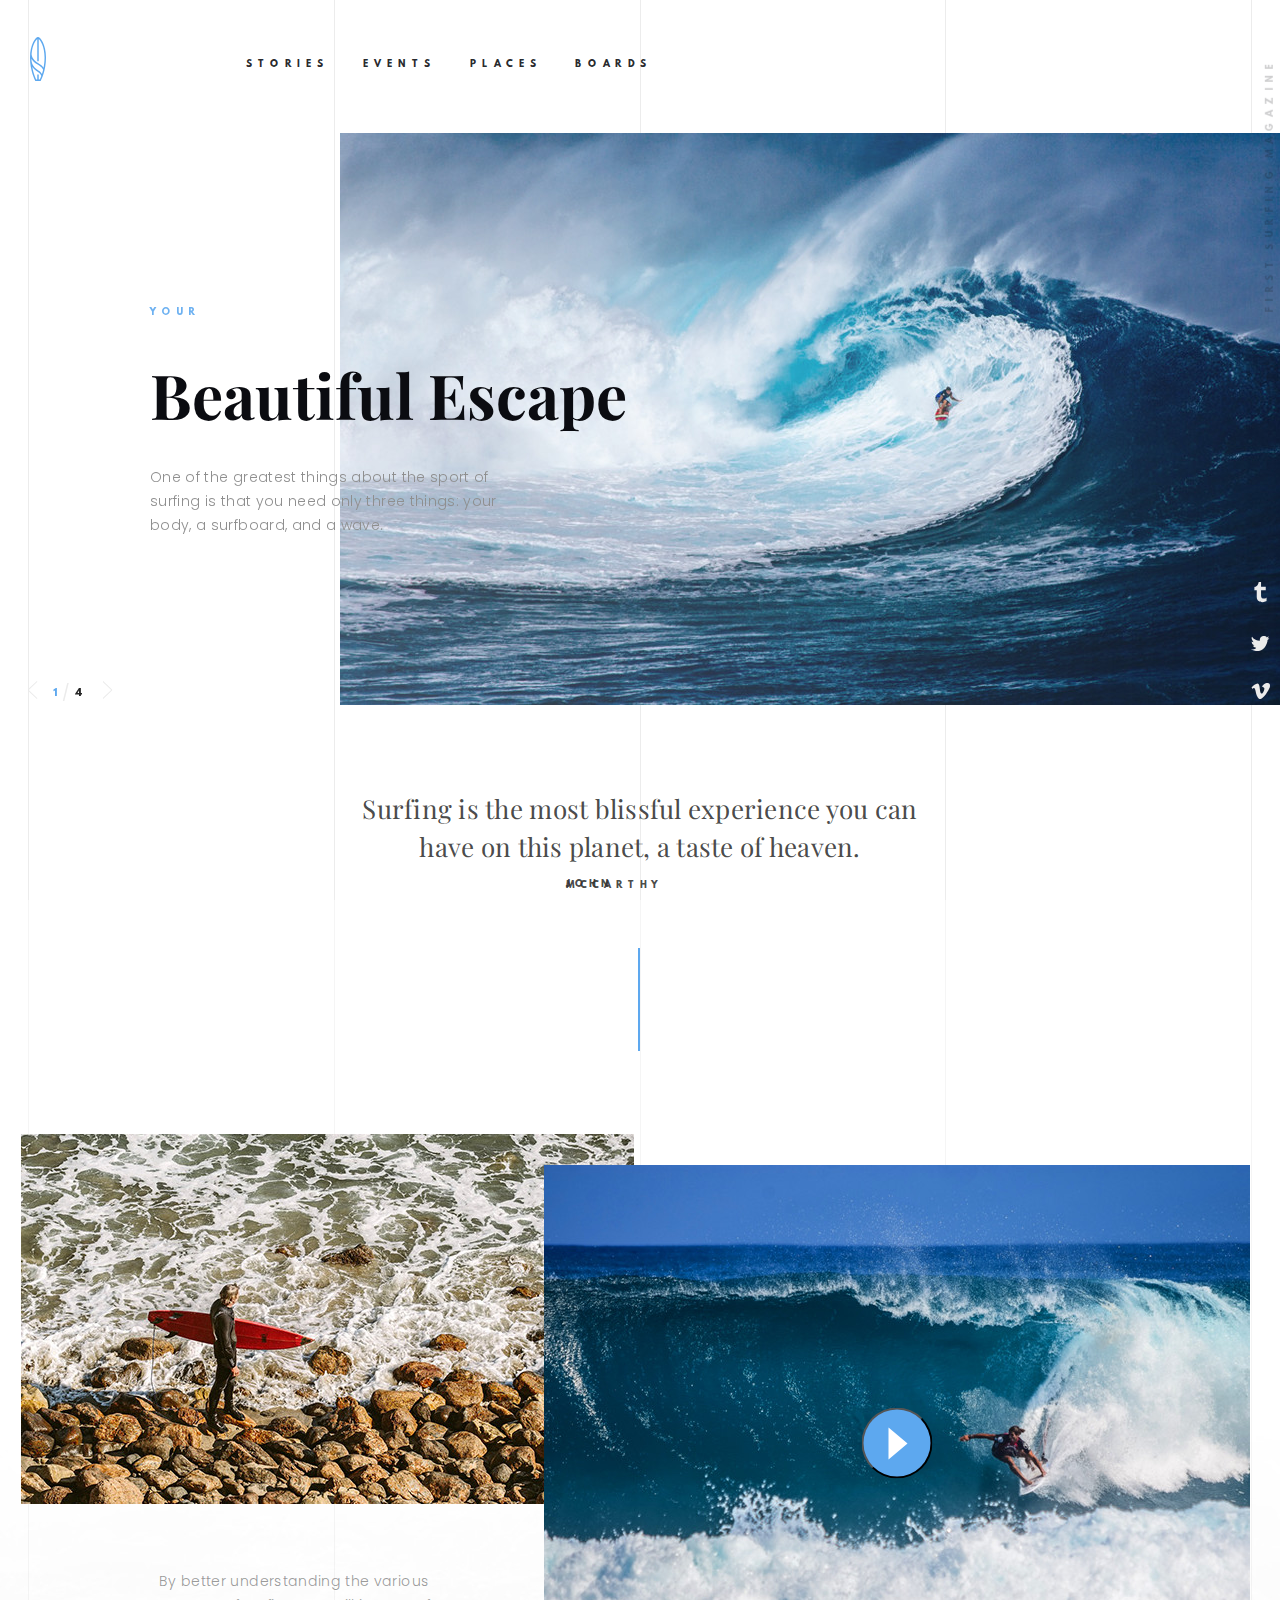
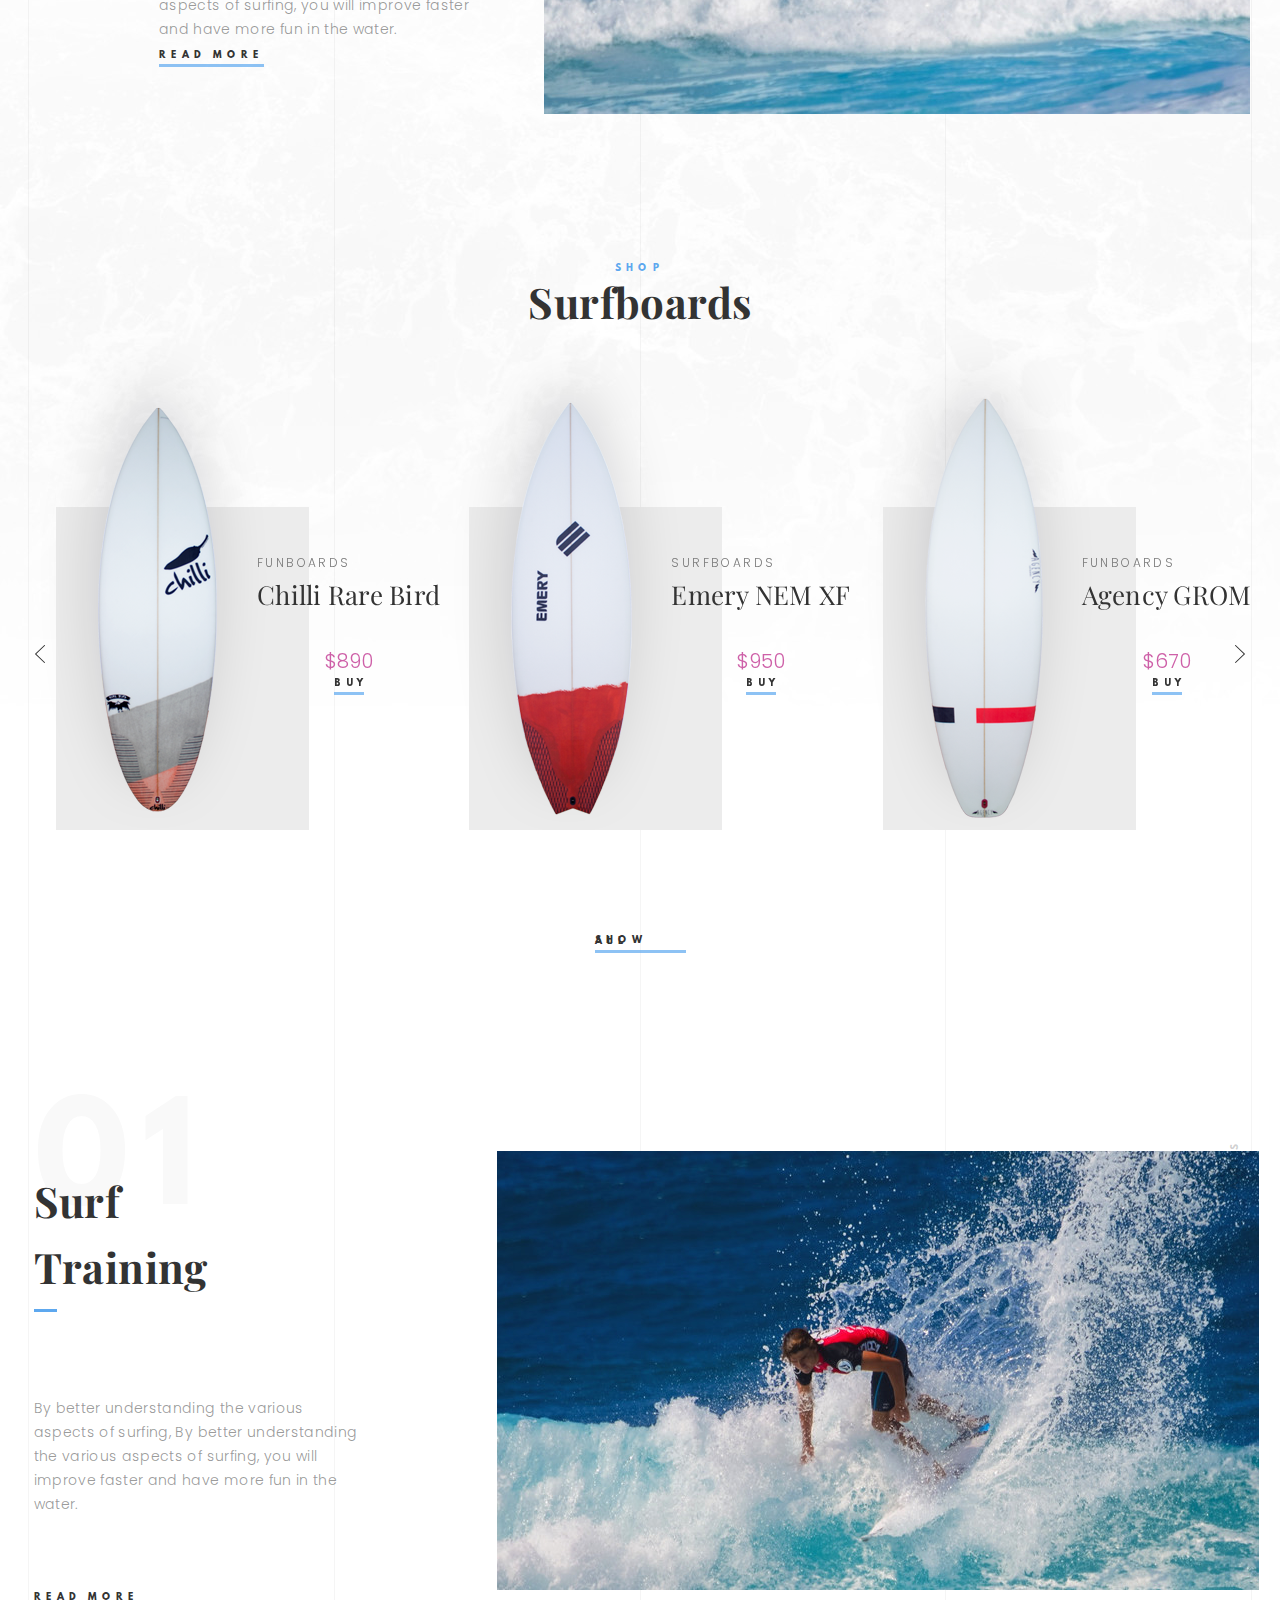
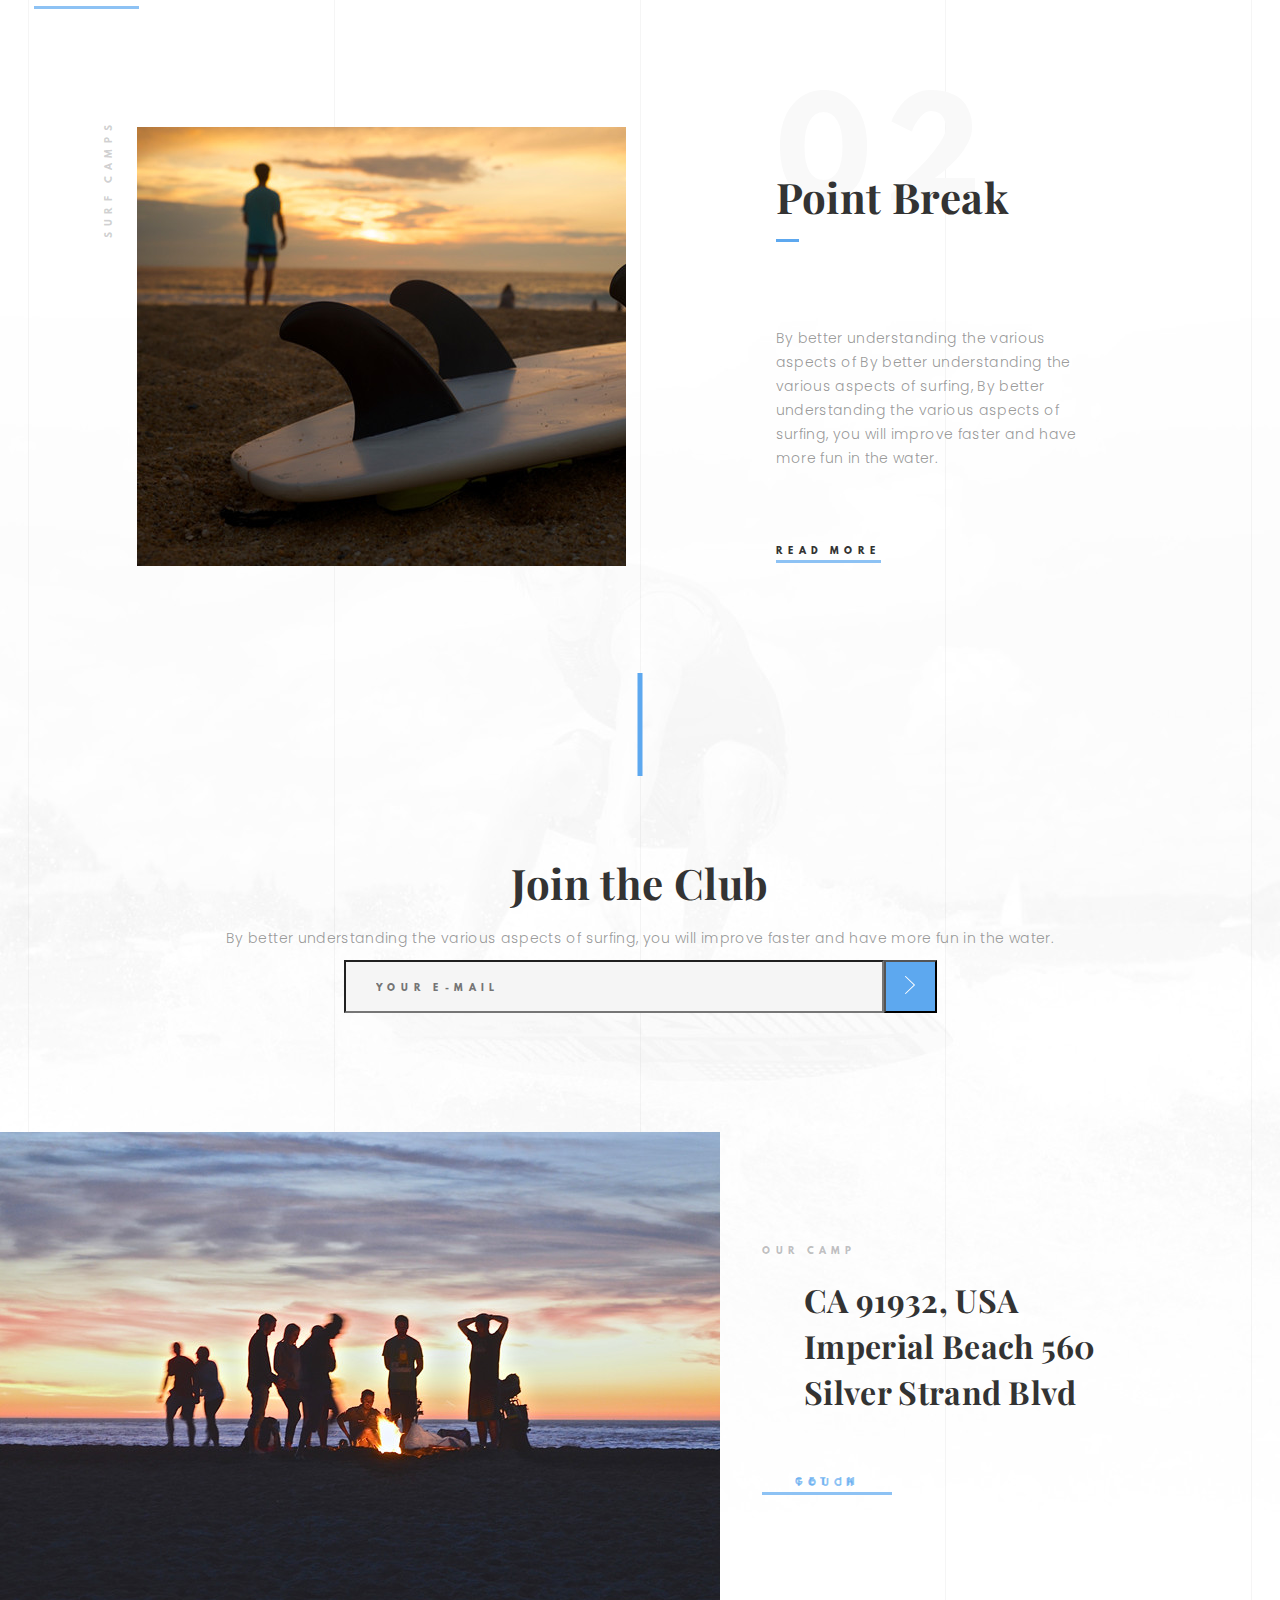
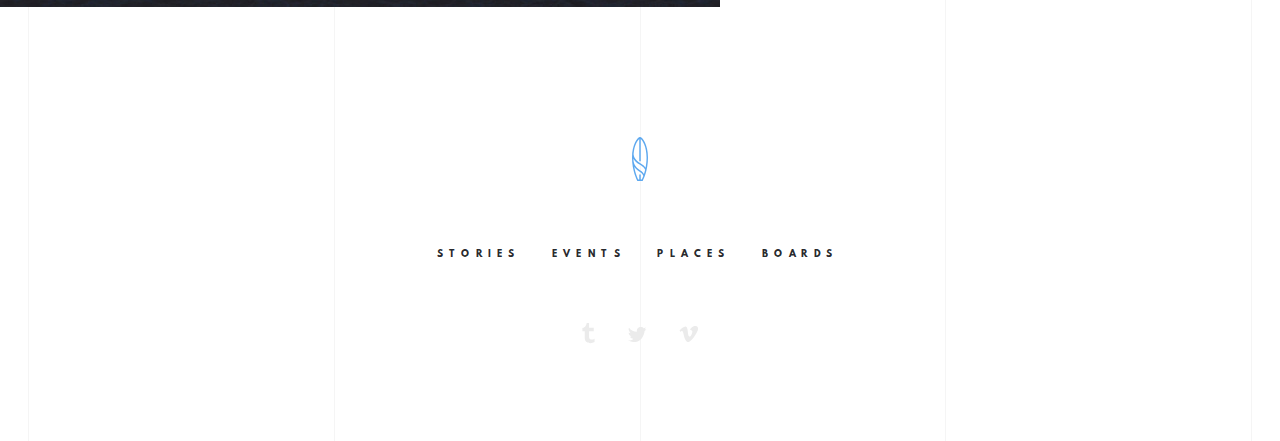
==== commit 4520e773: "update" ====
--- a/index.html
+++ b/index.html
@@ -7,19 +7,19 @@
 	<!-- The above 3 meta tags *must* come first in the head; any other head content must come *after* these tags -->
 
 	<!-- Titles -->
-	<title>Document</title>
+	<title>Landing about serfing</title>
 	<meta name="keywords" content="">
     <meta name="description" content="">
 
     <!-- Bootstrap CSS -->
-	<link rel="stylesheet" href="libs/bootstrap/css/bootstrap-grid.min.css">
+	<link rel="stylesheet" href="./libs/bootstrap/css/bootstrap-grid.min.css">
 	<!-- Syles -->
-	<link rel="stylesheet" href="css/style.css">
+	<link rel="stylesheet" href="./css/style.css">
 	<!-- Fonts -->
 	<link href="https://fonts.googleapis.com/css?family=Fira+Sans|Playfair+Display:400,700|Poppins:300&display=swap" rel="stylesheet">
 	<!-- Owl Carousel 2 -->
-	<link rel="stylesheet" href="libs/owlcarousel2/assets/owl.carousel.min.css">
-	<link rel="stylesheet" href="libs/owlcarousel2/assets/owl.theme.default.min.css">
+	<link rel="stylesheet" href="./libs/owlcarousel2/assets/owl.carousel.min.css">
+	<link rel="stylesheet" href="./libs/owlcarousel2/assets/owl.theme.default.min.css">
 
 
 	<!-- FavIcon -->
@@ -114,13 +114,13 @@
 
 	<div class="container relative">
 		<div class="slider-nav">
-				<a id="headerSliderPrevBtn" class="left-arrow" href="#">
+				<a id="headerSliderPrevBtn" class="left-arrow" href="javascript:void(0)">
 					<img src="img/controls/header-slider-left.svg" alt="Left">
 				</a>
 				<div class="current-num">-</div>
 				<span>/</span>
 				<div class="total-num">-</div>
-				<a id="headerSliderNextBtn" class="right-arrow" href="#">
+				<a id="headerSliderNextBtn" class="right-arrow" href="javascript:void(0)">
 					<img src="img/controls/header-slider-right.svg" alt="">
 				</a>
 			</div>
@@ -301,12 +301,13 @@
 	<!-- Библиотека jQuery - необходима для Bootstrap плагинов -->
 	<script src="libs/jquery/jquery-1.11.2.min.js"></script>
 
-	<script src='libs/owlcarousel2/owl.carousel.min.js'></script>
+	<script src='libs//owlcarousel2/owl.carousel.min.js'></script>
 	
 	<!-- Bootstrap JS скрипты -->
 	<script src="libs/bootstrap/js/bootstrap.min.js"></script>
 	
 	<!-- Собственные JS скрипты -->
+	<script src="js/main.js"></script>
 	<script src="js/headerSlider.js"></script>
 	<script src="js/surfSlider.js"></script>
 
--- a/css/style.css
+++ b/css/style.css
@@ -437,7 +437,7 @@
   top: -395px;
   left: 0;
   z-index: -10;
-  background: url('../../img/bg/bg-lines.png') repeat-y, url('../../img/bg/bg-water.jpg') no-repeat;
+  background: url('../img/bg/bg-lines.png') repeat-y, url('../img/bg/bg-water.jpg') no-repeat;
   background-position: center, center;
   background-size: auto, cover;
 }
@@ -769,7 +769,7 @@
   height: 1337px;
   left: 0;
   z-index: -10;
-  background: url('../../img/bg/bg-lines.png') repeat-y, url('../../img/bg/bg-surfer.jpg') no-repeat;
+  background: url('../img/bg/bg-lines.png') repeat-y, url('../img/bg/bg-surfer.jpg') no-repeat;
   background-size: auto, cover;
   background-position: center, center;
 }
@@ -872,7 +872,7 @@
 .news--btn {
   margin: 0 auto;
   display: block;
-  width: 126px;
+  width: 130px;
   height: auto;
   padding-bottom: 8px;
   font-family: 'League Spartan', sans-serif;
@@ -881,6 +881,7 @@
   line-height: 20px;
   text-transform: uppercase;
   letter-spacing: 5.4px;
+  text-align: center;
 }
 .news--btn a {
   color: rgba(93, 168, 239, 0.7);
